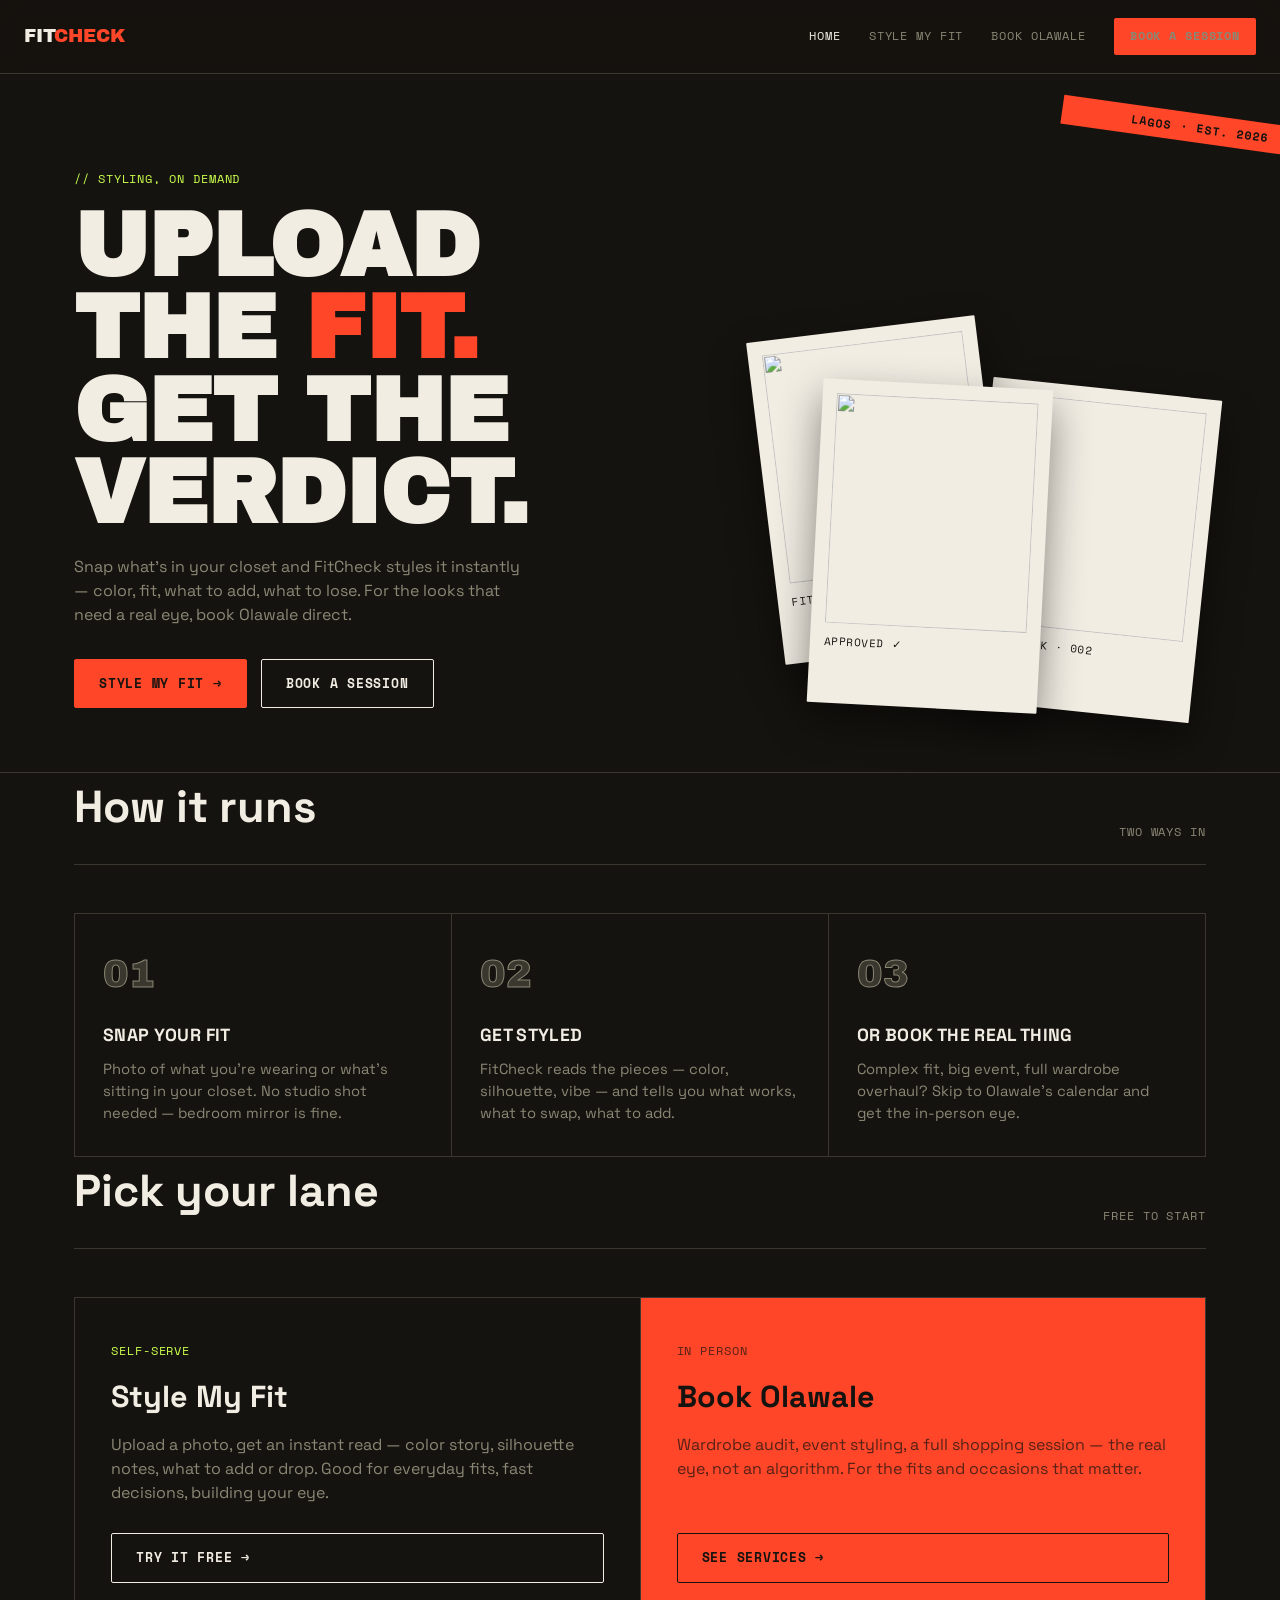
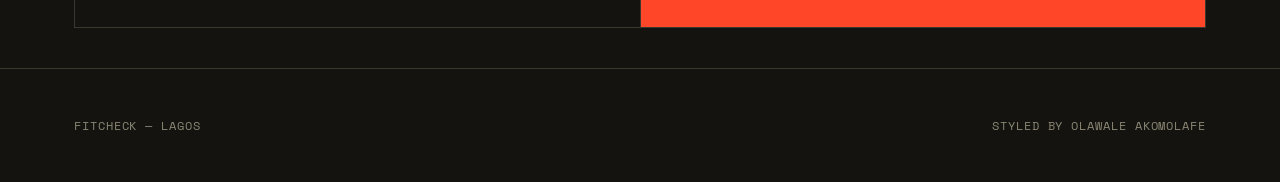
==== index.html @ 1581a764 "Fix nested folder structure" ====
<!doctype html>
<html lang="en">
<head>
<meta charset="UTF-8">
<meta name="viewport" content="width=device-width, initial-scale=1.0">
<title>FitCheck — Styling by Olawale</title>
<meta name="description" content="Upload your fit, get styled instantly — or book a session with Olawale himself. Lagos's fit check, on demand.">
<link rel="stylesheet" href="css/main.css">
</head>
<body>
<div class="site-grain"></div>

<nav class="nav">
  <a href="index.html" class="wordmark">FIT<span>CHECK</span></a>
  <div class="nav-links">
    <a href="index.html" class="active">Home</a>
    <a href="style.html">Style My Fit</a>
    <a href="book.html">Book Olawale</a>
    <a href="book.html" class="nav-cta">Book a session</a>
  </div>
</nav>

<header class="hero">
  <div class="hero-strip">Lagos · est. 2026</div>
  <div class="wrap hero-grid">
    <div>
      <span class="tag">// styling, on demand</span>
      <h1 class="display">Upload the <span class="accent">fit.</span><br>Get the verdict.</h1>
      <p class="lede">Snap what's in your closet and FitCheck styles it instantly — color, fit, what to add, what to lose. For the looks that need a real eye, book Olawale direct.</p>
      <div class="hero-cta-row">
        <a href="style.html" class="btn btn-solid">Style my fit →</a>
        <a href="book.html" class="btn">Book a session</a>
      </div>
    </div>
    <div class="polaroid-stack">
      <div class="polaroid p1"><img src="https://images.unsplash.com/photo-1490578474895-699cd4e2cf59?w=400&h=400&fit=crop" alt=""><span class="cap">fit check · 001</span></div>
      <div class="polaroid p2"><img src="https://images.unsplash.com/photo-1552374196-c4e7ffc6e126?w=400&h=400&fit=crop" alt=""><span class="cap">fit check · 002</span></div>
      <div class="polaroid p3"><img src="https://images.unsplash.com/photo-1551028719-00167b16eac5?w=400&h=400&fit=crop" alt=""><span class="cap">approved ✓</span></div>
    </div>
  </div>
</header>

<section class="wrap">
  <div class="section-head">
    <h2>How it runs</h2>
    <span class="tag" style="color:var(--muted)">two ways in</span>
  </div>
  <div class="how-grid">
    <div class="how-card">
      <div class="how-num">01</div>
      <h3>Snap your fit</h3>
      <p>Photo of what you're wearing or what's sitting in your closet. No studio shot needed — bedroom mirror is fine.</p>
    </div>
    <div class="how-card">
      <div class="how-num">02</div>
      <h3>Get styled</h3>
      <p>FitCheck reads the pieces — color, silhouette, vibe — and tells you what works, what to swap, what to add.</p>
    </div>
    <div class="how-card">
      <div class="how-num">03</div>
      <h3>Or book the real thing</h3>
      <p>Complex fit, big event, full wardrobe overhaul? Skip to Olawale's calendar and get the in-person eye.</p>
    </div>
  </div>
</section>

<section class="wrap">
  <div class="section-head">
    <h2>Pick your lane</h2>
    <span class="tag" style="color:var(--muted)">free to start</span>
  </div>
  <div class="offer-grid">
    <div class="offer-card">
      <span class="tag">Self-serve</span>
      <h3>Style My Fit</h3>
      <p>Upload a photo, get an instant read — color story, silhouette notes, what to add or drop. Good for everyday fits, fast decisions, building your eye.</p>
      <a href="style.html" class="btn">Try it free →</a>
    </div>
    <div class="offer-card featured">
      <span class="tag">In person</span>
      <h3>Book Olawale</h3>
      <p>Wardrobe audit, event styling, a full shopping session — the real eye, not an algorithm. For the fits and occasions that matter.</p>
      <a href="book.html" class="btn">See services →</a>
    </div>
  </div>
</section>

<footer>
  <div class="wrap footer-row">
    <span class="tag">FitCheck — Lagos</span>
    <span class="tag">Styled by Olawale Akomolafe</span>
  </div>
</footer>

</body>
</html>
---- css/main.css ----
/* =========================================================
   FITCHECK — design tokens
   bg:#15130F paper:#F2EDE3 accent:#FF4628 lime:#CBFF4D
   line:#3A382E muted:#8A8775
   display: Archivo Black | body: Space Grotesk | tag: Space Mono
   ========================================================= */

@import url('https://fonts.googleapis.com/css2?family=Archivo+Black&family=Space+Grotesk:wght@400;500;600;700&family=Space+Mono:wght@400;700&display=swap');

:root{
  --bg:#15130F;
  --paper:#F2EDE3;
  --accent:#FF4628;
  --lime:#CBFF4D;
  --line:#3A382E;
  --muted:#8A8775;
  --radius: 2px;
}

*{box-sizing:border-box;}
html{scroll-behavior:smooth;}
body{
  margin:0;
  background:var(--bg);
  color:var(--paper);
  font-family:'Space Grotesk', sans-serif;
  font-size:16px;
  line-height:1.5;
  -webkit-font-smoothing:antialiased;
}

img{max-width:100%;display:block;}
a{color:inherit;text-decoration:none;}

::selection{background:var(--accent);color:var(--bg);}

@media (prefers-reduced-motion: reduce){
  *{animation-duration:0.01ms !important; transition-duration:0.01ms !important;}
}

/* ---------- type ---------- */
.display{
  font-family:'Archivo Black', sans-serif;
  text-transform:uppercase;
  line-height:0.92;
  letter-spacing:-0.01em;
}
.tag{
  font-family:'Space Mono', monospace;
  text-transform:uppercase;
  letter-spacing:0.08em;
  font-size:0.72rem;
}
.lede{
  color:var(--muted);
  max-width:46ch;
}

/* ---------- layout shell ---------- */
.wrap{max-width:1180px;margin:0 auto;padding:0 24px;}
.site-grain{
  position:fixed;inset:0;pointer-events:none;z-index:1;
  background-image:radial-gradient(rgba(242,237,227,0.035) 1px, transparent 1px);
  background-size:3px 3px;
  mix-blend-mode:overlay;
}

/* ---------- nav ---------- */
.nav{
  position:sticky;top:0;z-index:50;
  display:flex;align-items:center;justify-content:space-between;
  padding:18px 24px;
  background:rgba(21,19,15,0.86);
  backdrop-filter:blur(8px);
  border-bottom:1px solid var(--line);
}
.nav .wordmark{
  font-family:'Archivo Black', sans-serif;
  font-size:1.15rem;
  letter-spacing:-0.01em;
}
.nav .wordmark span{color:var(--accent);}
.nav-links{display:flex;gap:28px;align-items:center;}
.nav-links a{
  font-family:'Space Mono', monospace;
  font-size:0.78rem;
  text-transform:uppercase;
  letter-spacing:0.07em;
  color:var(--muted);
  transition:color .15s ease;
}
.nav-links a:hover,.nav-links a.active{color:var(--paper);}
.nav-cta{
  font-family:'Space Mono', monospace;
  font-size:0.75rem;
  text-transform:uppercase;
  letter-spacing:0.06em;
  background:var(--accent);
  color:var(--bg);
  padding:9px 16px;
  border-radius:var(--radius);
  font-weight:700;
}

/* ---------- buttons ---------- */
.btn{
  display:inline-flex;align-items:center;gap:8px;
  font-family:'Space Mono', monospace;
  text-transform:uppercase;
  font-size:0.8rem;
  letter-spacing:0.06em;
  font-weight:700;
  padding:14px 24px;
  border-radius:var(--radius);
  border:1px solid var(--paper);
  background:transparent;
  color:var(--paper);
  cursor:pointer;
  transition:all .15s ease;
}
.btn:hover{background:var(--paper);color:var(--bg);}
.btn-solid{
  background:var(--accent);
  border-color:var(--accent);
  color:var(--bg);
}
.btn-solid:hover{background:transparent;color:var(--accent);}
.btn-lime{
  background:var(--lime);
  border-color:var(--lime);
  color:var(--bg);
}
.btn-lime:hover{background:transparent;color:var(--lime);}
.btn:disabled{opacity:0.4;cursor:not-allowed;}
.btn:disabled:hover{background:var(--accent);color:var(--bg);}

/* ---------- hero ---------- */
.hero{
  padding:96px 0 64px;
  position:relative;
  border-bottom:1px solid var(--line);
  overflow:hidden;
}
.hero-grid{
  display:grid;
  grid-template-columns:1.3fr 1fr;
  gap:48px;
  align-items:end;
}
.hero h1{
  font-size:clamp(3rem, 7vw, 6rem);
  margin:0 0 20px;
}
.hero h1 .accent{color:var(--accent);}
.hero .tag{color:var(--lime); display:block; margin-bottom:18px;}
.hero-cta-row{display:flex;gap:14px;margin-top:32px;flex-wrap:wrap;}
.hero-strip{
  position:absolute;
  top:40px;right:-60px;
  background:var(--accent);
  color:var(--bg);
  font-family:'Space Mono',monospace;
  font-size:0.72rem;
  letter-spacing:0.1em;
  text-transform:uppercase;
  padding:6px 70px;
  transform:rotate(8deg);
  font-weight:700;
}

/* polaroid stack signature element */
.polaroid-stack{position:relative;height:380px;}
.polaroid{
  position:absolute;
  background:var(--paper);
  padding:14px 14px 54px;
  width:230px;
  border-radius:1px;
  box-shadow:0 18px 40px rgba(0,0,0,0.45);
}
.polaroid img{width:100%;height:230px;object-fit:cover;filter:grayscale(0.15) contrast(1.05);}
.polaroid .cap{
  font-family:'Space Mono',monospace;
  font-size:0.68rem;
  color:var(--bg);
  text-transform:uppercase;
  letter-spacing:0.05em;
  margin-top:10px;
  display:block;
}
.polaroid.p1{top:0;left:30px;transform:rotate(-7deg);z-index:2;}
.polaroid.p2{top:60px;right:0;transform:rotate(6deg);z-index:1;}
.polaroid.p3{bottom:0;left:80px;transform:rotate(3deg);z-index:3;}

/* ---------- section scaffolding ---------- */
section{padding:80px 0;}
.section-head{
  display:flex;justify-content:space-between;align-items:flex-end;
  margin-bottom:48px;gap:24px;flex-wrap:wrap;
  border-bottom:1px solid var(--line);
  padding-bottom:24px;
}
.section-head h2{font-size:clamp(1.8rem,3.6vw,2.8rem);margin:0;}
.eyebrow{color:var(--lime);margin-bottom:10px;display:block;}

/* ---------- how it works ---------- */
.how-grid{display:grid;grid-template-columns:repeat(3,1fr);gap:1px;background:var(--line);border:1px solid var(--line);}
.how-card{background:var(--bg);padding:32px 28px;}
.how-num{
  font-family:'Archivo Black',sans-serif;
  font-size:2.4rem;
  color:var(--line);
  -webkit-text-stroke:1px var(--muted);
  margin-bottom:18px;
}
.how-card h3{font-size:1.1rem;margin:0 0 10px;text-transform:uppercase;letter-spacing:0.02em;}
.how-card p{color:var(--muted);font-size:0.92rem;margin:0;}

/* ---------- two-up offer cards ---------- */
.offer-grid{display:grid;grid-template-columns:1fr 1fr;gap:1px;background:var(--line);border:1px solid var(--line);}
.offer-card{background:var(--bg);padding:44px 36px;display:flex;flex-direction:column;}
.offer-card .tag{color:var(--lime);margin-bottom:14px;}
.offer-card h3{font-size:1.9rem;margin:0 0 14px;}
.offer-card p{color:var(--muted);margin:0 0 28px;flex:1;}
.offer-card.featured{background:var(--accent);}
.offer-card.featured .tag,.offer-card.featured p{color:rgba(21,19,15,0.72);}
.offer-card.featured h3{color:var(--bg);}
.offer-card.featured .btn{border-color:var(--bg);color:var(--bg);}
.offer-card.featured .btn:hover{background:var(--bg);color:var(--accent);}

/* ---------- footer ---------- */
footer{
  border-top:1px solid var(--line);
  padding:48px 0;
  margin-top:40px;
}
.footer-row{display:flex;justify-content:space-between;align-items:center;flex-wrap:wrap;gap:16px;}
.footer-row .tag{color:var(--muted);}

/* ---------- style tool page ---------- */
.tool-shell{
  display:grid;
  grid-template-columns:420px 1fr;
  gap:1px;
  background:var(--line);
  border:1px solid var(--line);
  min-height:560px;
}
.tool-pane{background:var(--bg);padding:36px;}
.upload-zone{
  border:2px dashed var(--line);
  border-radius:var(--radius);
  padding:36px 20px;
  text-align:center;
  cursor:pointer;
  transition:border-color .15s ease, background .15s ease;
}
.upload-zone:hover, .upload-zone.drag{border-color:var(--accent); background:rgba(255,70,40,0.04);}
.upload-zone input{display:none;}
.upload-icon{font-size:2rem;margin-bottom:12px;}
.upload-zone .tag{color:var(--muted);display:block;margin-top:8px;}

.preview-polaroid{
  background:var(--paper);
  padding:12px 12px 44px;
  width:100%;
  max-width:280px;
  margin:0 auto 24px;
  box-shadow:0 14px 30px rgba(0,0,0,0.4);
}
.preview-polaroid img{width:100%;height:260px;object-fit:cover;}
.preview-polaroid img.developing{
  animation:develop 1.8s ease forwards;
}
@keyframes develop{
  0%{filter:brightness(0.2) contrast(0.6) saturate(0); opacity:0.4;}
  100%{filter:brightness(1) contrast(1.05) saturate(1); opacity:1;}
}
.preview-polaroid .cap{
  font-family:'Space Mono',monospace;
  font-size:0.7rem;
  color:var(--bg);
  text-align:center;
  display:block;
  margin-top:10px;
  text-transform:uppercase;
}

.occasion-select{margin-top:24px;}
.occasion-select label{display:block;font-family:'Space Mono',monospace;font-size:0.72rem;text-transform:uppercase;letter-spacing:0.06em;color:var(--muted);margin-bottom:10px;}
.chip-row{display:flex;flex-wrap:wrap;gap:8px;}
.chip{
  font-family:'Space Mono',monospace;font-size:0.72rem;text-transform:uppercase;
  padding:8px 14px;border:1px solid var(--line);border-radius:20px;
  cursor:pointer;color:var(--muted);transition:all .15s ease;
}
.chip.active{background:var(--lime);border-color:var(--lime);color:var(--bg);font-weight:700;}

.result-pane{padding:36px;}
.result-empty{
  height:100%;display:flex;flex-direction:column;align-items:center;justify-content:center;
  color:var(--muted);text-align:center;gap:14px;min-height:480px;
}
.result-empty .big-mark{font-family:'Archivo Black',sans-serif;font-size:3rem;color:var(--line);}

.loading-row{display:flex;align-items:center;gap:14px;color:var(--lime);font-family:'Space Mono',monospace;text-transform:uppercase;font-size:0.8rem;}
.spinner{
  width:16px;height:16px;border:2px solid var(--line);border-top-color:var(--lime);
  border-radius:50%;animation:spin 0.8s linear infinite;
}
@keyframes spin{to{transform:rotate(360deg);}}

.result-card{border:1px solid var(--line);padding:28px;margin-bottom:18px;}
.result-card h4{
  font-family:'Space Mono',monospace;text-transform:uppercase;font-size:0.78rem;
  color:var(--lime);letter-spacing:0.08em;margin:0 0 14px;
}
.result-card p{margin:0 0 10px;color:var(--paper);}
.tag-list{display:flex;flex-wrap:wrap;gap:8px;margin-top:14px;}
.piece-tag{
  font-family:'Space Mono',monospace;font-size:0.7rem;text-transform:uppercase;
  border:1px solid var(--line);padding:5px 10px;color:var(--muted);
}
.complex-flag{
  border:1px solid var(--accent);background:rgba(255,70,40,0.08);
  padding:18px 22px;margin-top:8px;display:flex;justify-content:space-between;align-items:center;flex-wrap:wrap;gap:14px;
}
.complex-flag p{margin:0;color:var(--paper);font-size:0.92rem;max-width:38ch;}

/* ---------- booking page ---------- */
.book-grid{display:grid;grid-template-columns:1fr 1fr;gap:1px;background:var(--line);border:1px solid var(--line);}
.book-pane{background:var(--bg);padding:40px;}
.svc-option{
  border:1px solid var(--line);padding:18px 20px;margin-bottom:12px;cursor:pointer;
  display:flex;justify-content:space-between;align-items:center;transition:border-color .15s ease;
}
.svc-option:hover{border-color:var(--muted);}
.svc-option.active{border-color:var(--lime);background:rgba(203,255,77,0.05);}
.svc-option h4{margin:0 0 4px;font-size:1rem;}
.svc-option p{margin:0;color:var(--muted);font-size:0.84rem;}
.svc-price{font-family:'Space Mono',monospace;color:var(--lime);font-size:0.85rem;white-space:nowrap;margin-left:16px;}

.field{margin-bottom:18px;}
.field label{display:block;font-family:'Space Mono',monospace;font-size:0.72rem;text-transform:uppercase;letter-spacing:0.06em;color:var(--muted);margin-bottom:8px;}
.field input,.field textarea,.field select{
  width:100%;background:transparent;border:1px solid var(--line);color:var(--paper);
  padding:12px 14px;font-family:'Space Grotesk',sans-serif;font-size:0.95rem;border-radius:var(--radius);
}
.field input:focus,.field textarea:focus,.field select:focus{outline:none;border-color:var(--accent);}
.field textarea{resize:vertical;min-height:90px;}
.field-row{display:grid;grid-template-columns:1fr 1fr;gap:14px;}

.confirm-box{
  border:1px solid var(--lime);background:rgba(203,255,77,0.06);padding:24px;text-align:center;
}
.confirm-box .big-mark{font-family:'Archivo Black',sans-serif;color:var(--lime);font-size:1.6rem;margin-bottom:10px;}

/* ---------- focus visibility ---------- */
a:focus-visible, button:focus-visible, .chip:focus-visible, .svc-option:focus-visible, .upload-zone:focus-visible{
  outline:2px solid var(--lime); outline-offset:2px;
}

/* ---------- responsive ---------- */
@media (max-width:900px){
  .hero-grid{grid-template-columns:1fr;}
  .polaroid-stack{height:300px;margin-top:40px;}
  .how-grid{grid-template-columns:1fr;}
  .offer-grid{grid-template-columns:1fr;}
  .tool-shell{grid-template-columns:1fr;}
  .book-grid{grid-template-columns:1fr;}
  .field-row{grid-template-columns:1fr;}
  .nav-links{display:none;}
}
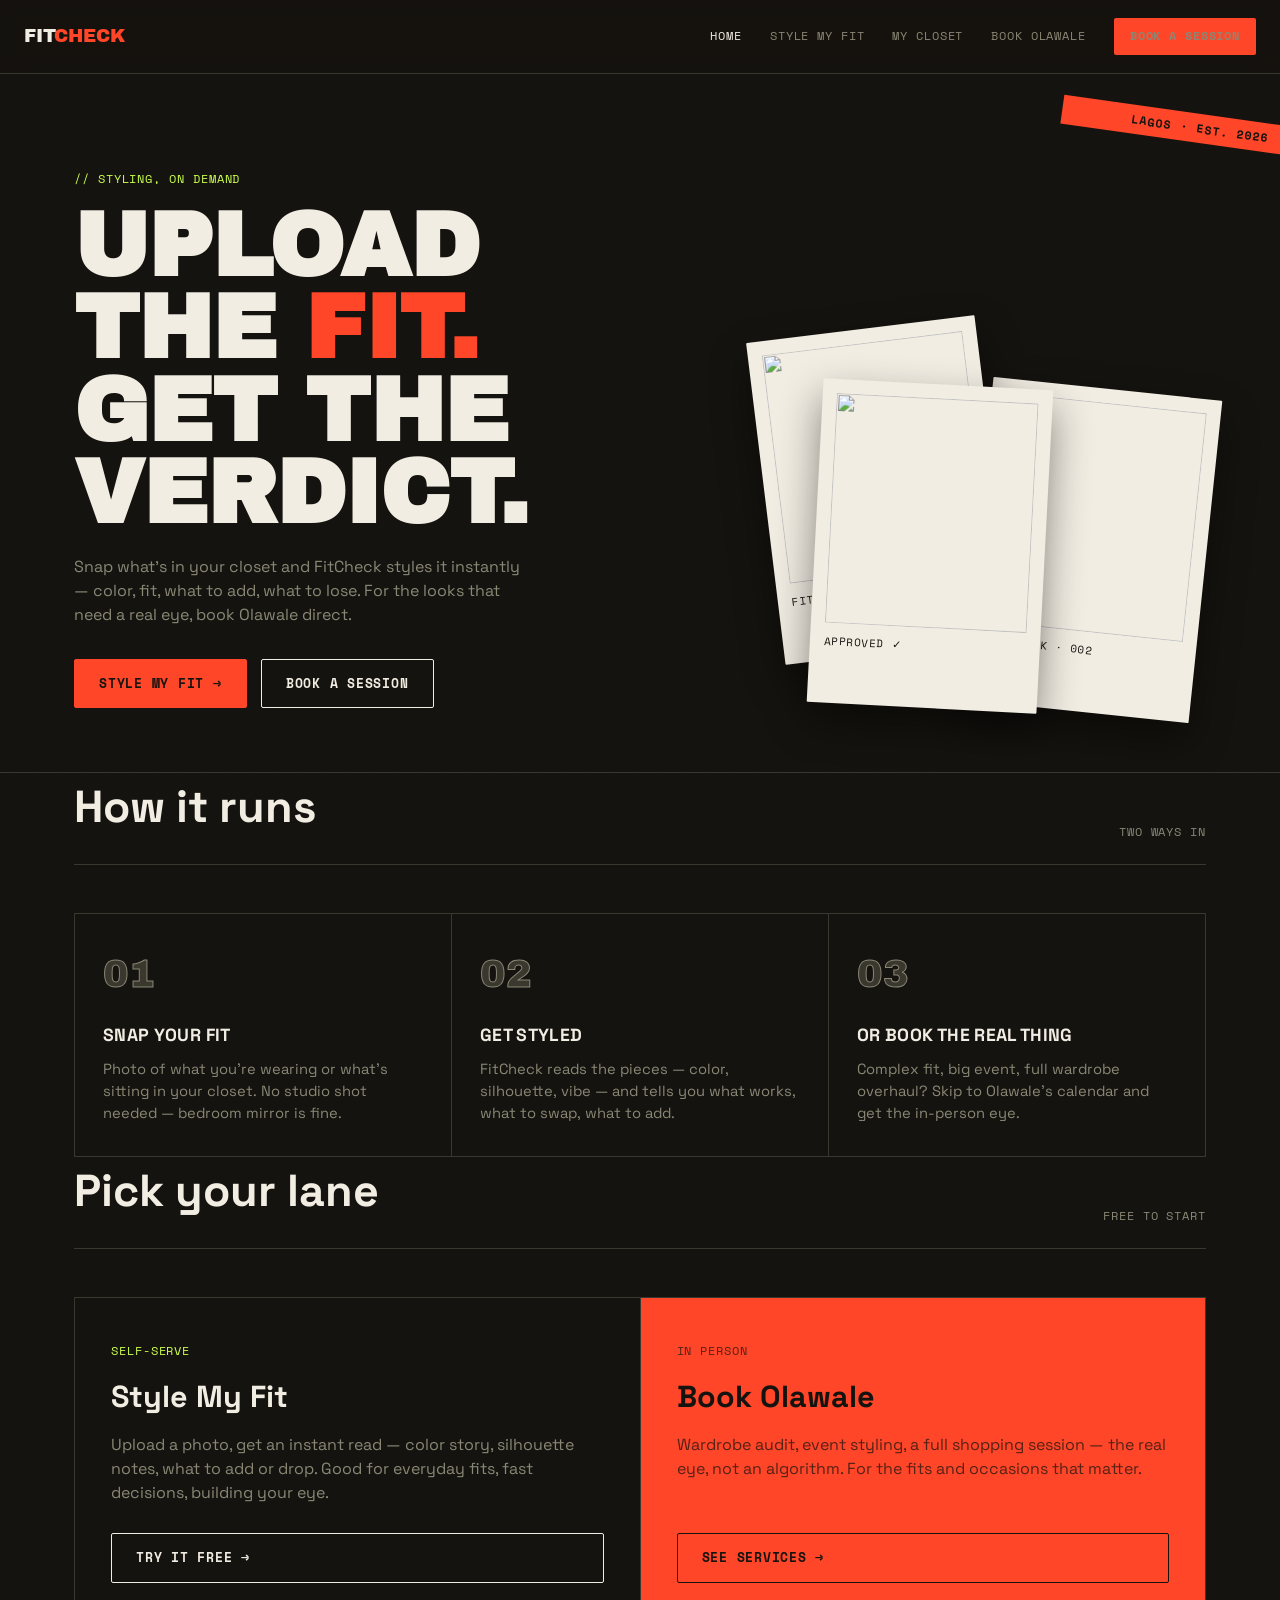
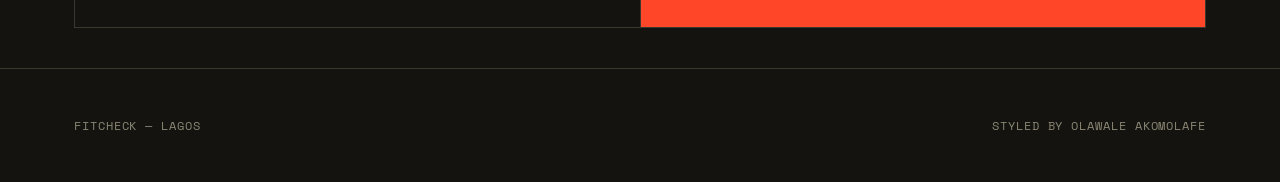
==== commit a6ce9ccd: "Fix nested folder structure" ====
--- a/index.html
+++ b/index.html
@@ -15,6 +15,7 @@
   <div class="nav-links">
     <a href="index.html" class="active">Home</a>
     <a href="style.html">Style My Fit</a>
+    <a href="wardrobe.html">My Closet</a>
     <a href="book.html">Book Olawale</a>
     <a href="book.html" class="nav-cta">Book a session</a>
   </div>
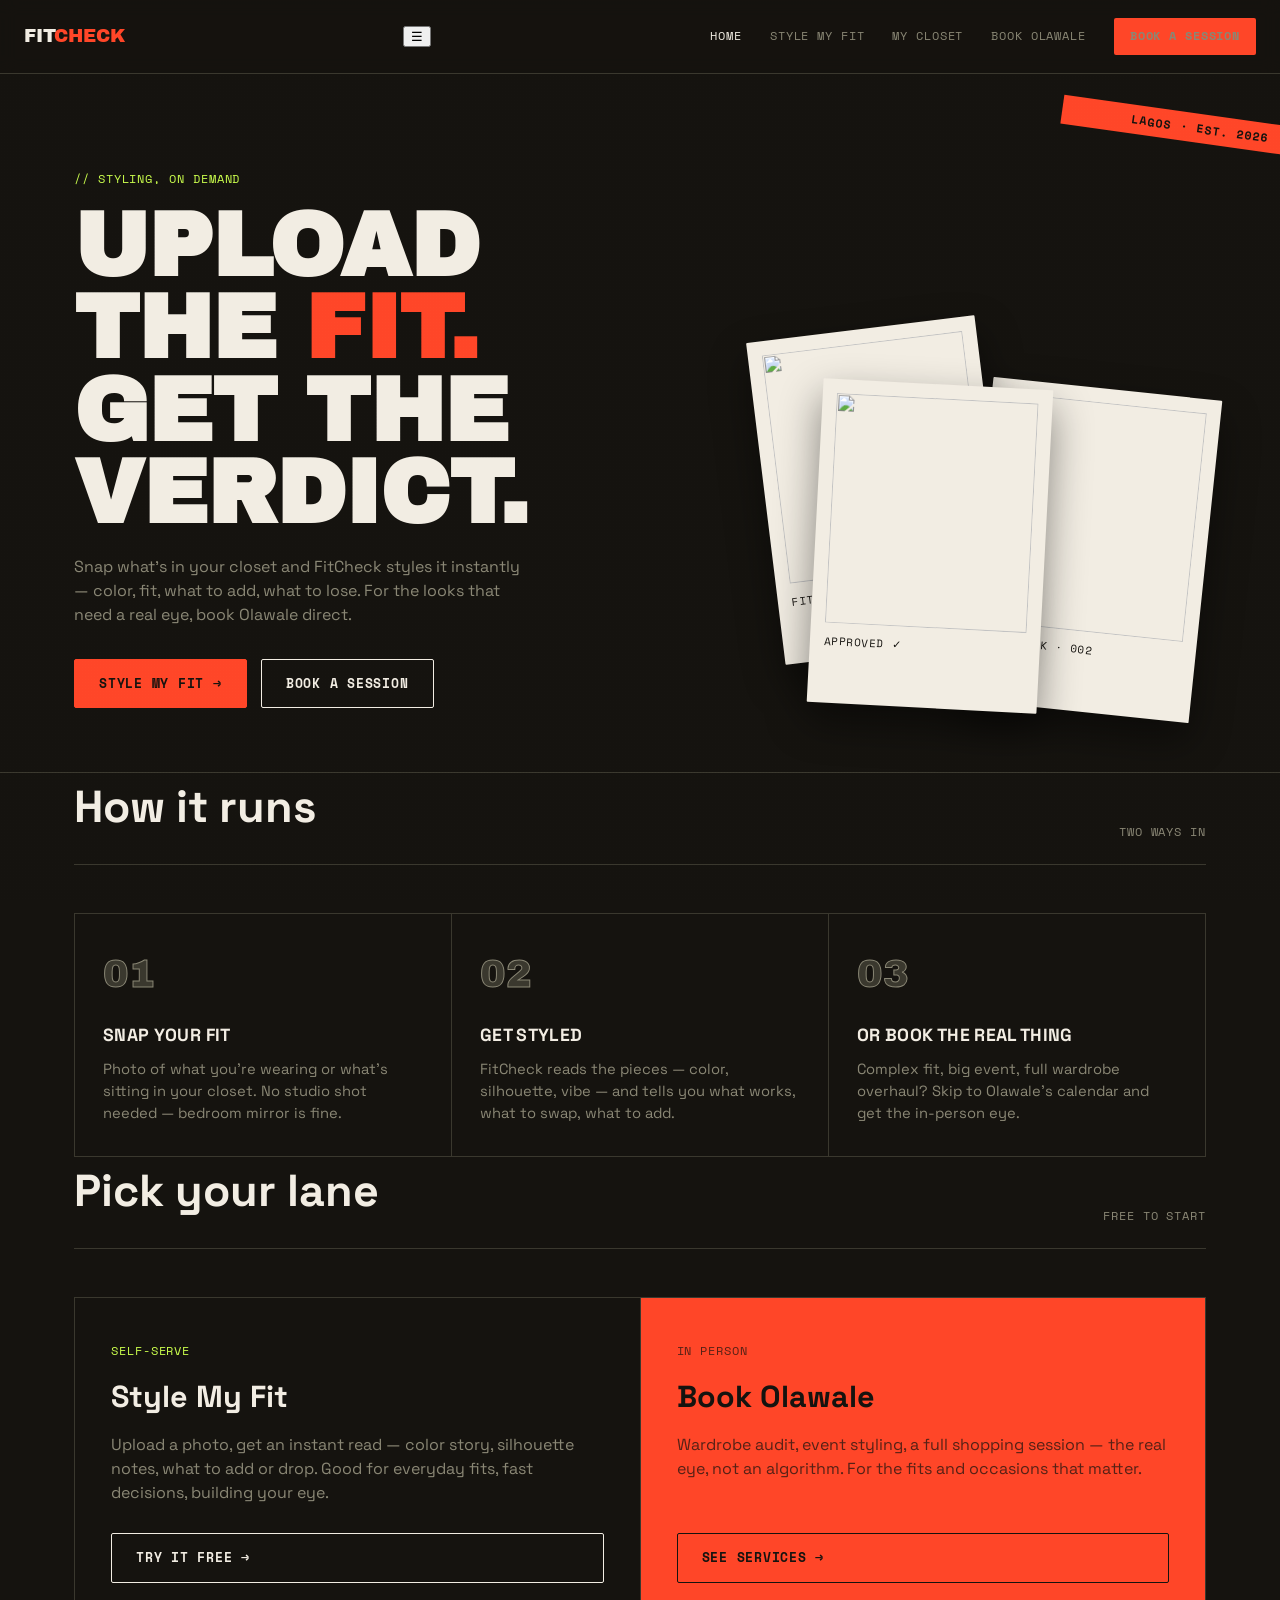
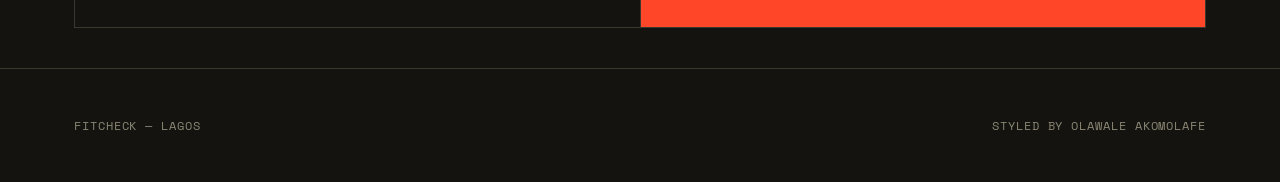
==== commit 87701c28: "Flatten folder structure, remove stray files" ====
--- a/index.html
+++ b/index.html
@@ -12,7 +12,8 @@
 
 <nav class="nav">
   <a href="index.html" class="wordmark">FIT<span>CHECK</span></a>
-  <div class="nav-links">
+  <button class="nav-toggle" id="navToggle" aria-label="Toggle menu" aria-expanded="false">&#9776;</button>
+  <div class="nav-links" id="navLinks">
     <a href="index.html" class="active">Home</a>
     <a href="style.html">Style My Fit</a>
     <a href="wardrobe.html">My Closet</a>
@@ -93,5 +94,6 @@
   </div>
 </footer>
 
+<script src="js/main.js"></script>
 </body>
 </html>
--- a/css/main.css
+++ b/css/main.css
@@ -360,6 +360,80 @@
   outline:2px solid var(--lime); outline-offset:2px;
 }
 
+/* ---------- auth gate ---------- */
+.auth-shell{
+  max-width:420px;margin:0 auto;border:1px solid var(--line);padding:40px 32px;text-align:center;
+}
+.auth-shell h2{font-size:1.6rem;margin:0 0 10px;}
+.auth-shell p{color:var(--muted);margin:0 0 24px;font-size:0.92rem;}
+.auth-shell input{
+  width:100%;background:transparent;border:1px solid var(--line);color:var(--paper);
+  padding:13px 14px;font-family:'Space Grotesk',sans-serif;font-size:0.95rem;border-radius:var(--radius);
+  margin-bottom:14px;
+}
+.auth-shell input:focus{outline:none;border-color:var(--accent);}
+.auth-msg{margin-top:16px;font-size:0.85rem;color:var(--lime);}
+
+/* ---------- wardrobe ---------- */
+.wardrobe-header{display:flex;justify-content:space-between;align-items:center;flex-wrap:wrap;gap:14px;margin-bottom:32px;}
+.plan-pill{
+  font-family:'Space Mono',monospace;font-size:0.7rem;text-transform:uppercase;letter-spacing:0.06em;
+  padding:7px 14px;border-radius:20px;border:1px solid var(--line);color:var(--muted);
+}
+.plan-pill.active{border-color:var(--lime);color:var(--lime);}
+
+.item-grid{
+  display:grid;grid-template-columns:repeat(auto-fill,minmax(140px,1fr));gap:14px;margin-bottom:32px;
+}
+.item-card{
+  border:1px solid var(--line);cursor:pointer;position:relative;transition:border-color .15s ease;
+  background:var(--bg);
+}
+.item-card:hover{border-color:var(--muted);}
+.item-card.selected{border-color:var(--lime);box-shadow:0 0 0 1px var(--lime);}
+.item-card img{width:100%;height:140px;object-fit:cover;display:block;}
+.item-card .item-meta{padding:8px 10px;}
+.item-card .item-meta .cat{font-family:'Space Mono',monospace;font-size:0.65rem;text-transform:uppercase;color:var(--lime);}
+.item-card .item-meta .desc{font-size:0.78rem;color:var(--muted);margin-top:2px;}
+.item-card .check{
+  position:absolute;top:8px;right:8px;width:20px;height:20px;border-radius:50%;
+  border:1px solid var(--paper);background:rgba(21,19,15,0.6);
+  display:flex;align-items:center;justify-content:center;font-size:0.7rem;
+}
+.item-card.selected .check{background:var(--lime);border-color:var(--lime);color:var(--bg);}
+
+.add-item-card{
+  border:2px dashed var(--line);display:flex;align-items:center;justify-content:center;
+  min-height:140px;cursor:pointer;color:var(--muted);font-family:'Space Mono',monospace;
+  font-size:0.75rem;text-transform:uppercase;text-align:center;padding:10px;
+}
+.add-item-card:hover{border-color:var(--accent);}
+
+.combo-bar{
+  position:sticky;bottom:0;background:var(--bg);border-top:1px solid var(--line);
+  padding:18px 0;display:flex;justify-content:space-between;align-items:center;gap:14px;flex-wrap:wrap;
+}
+.day-picker{display:flex;gap:6px;flex-wrap:wrap;}
+.day-chip{
+  font-family:'Space Mono',monospace;font-size:0.7rem;text-transform:uppercase;
+  padding:7px 12px;border:1px solid var(--line);border-radius:20px;cursor:pointer;color:var(--muted);
+}
+.day-chip.active{background:var(--lime);border-color:var(--lime);color:var(--bg);font-weight:700;}
+
+.lock-overlay{
+  border:1px solid var(--line);padding:48px 28px;text-align:center;
+}
+.lock-overlay .big-mark{font-size:2.2rem;margin-bottom:14px;}
+.lock-overlay h3{margin:0 0 10px;}
+.lock-overlay p{color:var(--muted);margin:0 0 24px;max-width:42ch;margin-left:auto;margin-right:auto;}
+
+.pricing-toggle{display:flex;gap:8px;justify-content:center;margin-bottom:28px;}
+.price-chip{
+  font-family:'Space Mono',monospace;font-size:0.78rem;text-transform:uppercase;
+  padding:9px 18px;border:1px solid var(--line);border-radius:20px;cursor:pointer;color:var(--muted);
+}
+.price-chip.active{background:var(--accent);border-color:var(--accent);color:var(--bg);font-weight:700;}
+
 /* ---------- responsive ---------- */
 @media (max-width:900px){
   .hero-grid{grid-template-columns:1fr;}
@@ -369,5 +443,25 @@
   .tool-shell{grid-template-columns:1fr;}
   .book-grid{grid-template-columns:1fr;}
   .field-row{grid-template-columns:1fr;}
-  .nav-links{display:none;}
-}
+/* ---------- mobile nav ---------- */
+.nav-toggle{
+  display:none;
+  background:none;border:1px solid var(--line);color:var(--paper);
+  width:38px;height:38px;border-radius:var(--radius);font-size:1.1rem;
+  cursor:pointer;align-items:center;justify-content:center;
+}
+@media (max-width:900px){
+  .nav-toggle{display:flex;}
+  .nav-links{
+    display:flex;flex-direction:column;align-items:flex-start;gap:0;
+    position:fixed;top:64px;left:0;right:0;
+    background:var(--bg);border-bottom:1px solid var(--line);
+    max-height:0;overflow:hidden;
+    transition:max-height .25s ease;
+    z-index:49;
+  }
+  .nav-links.open{max-height:400px;}
+  .nav-links a{width:100%;padding:16px 24px;border-bottom:1px solid var(--line);}
+  .nav-links .nav-cta{margin:16px 24px;width:calc(100% - 48px);text-align:center;}
+}
+}
